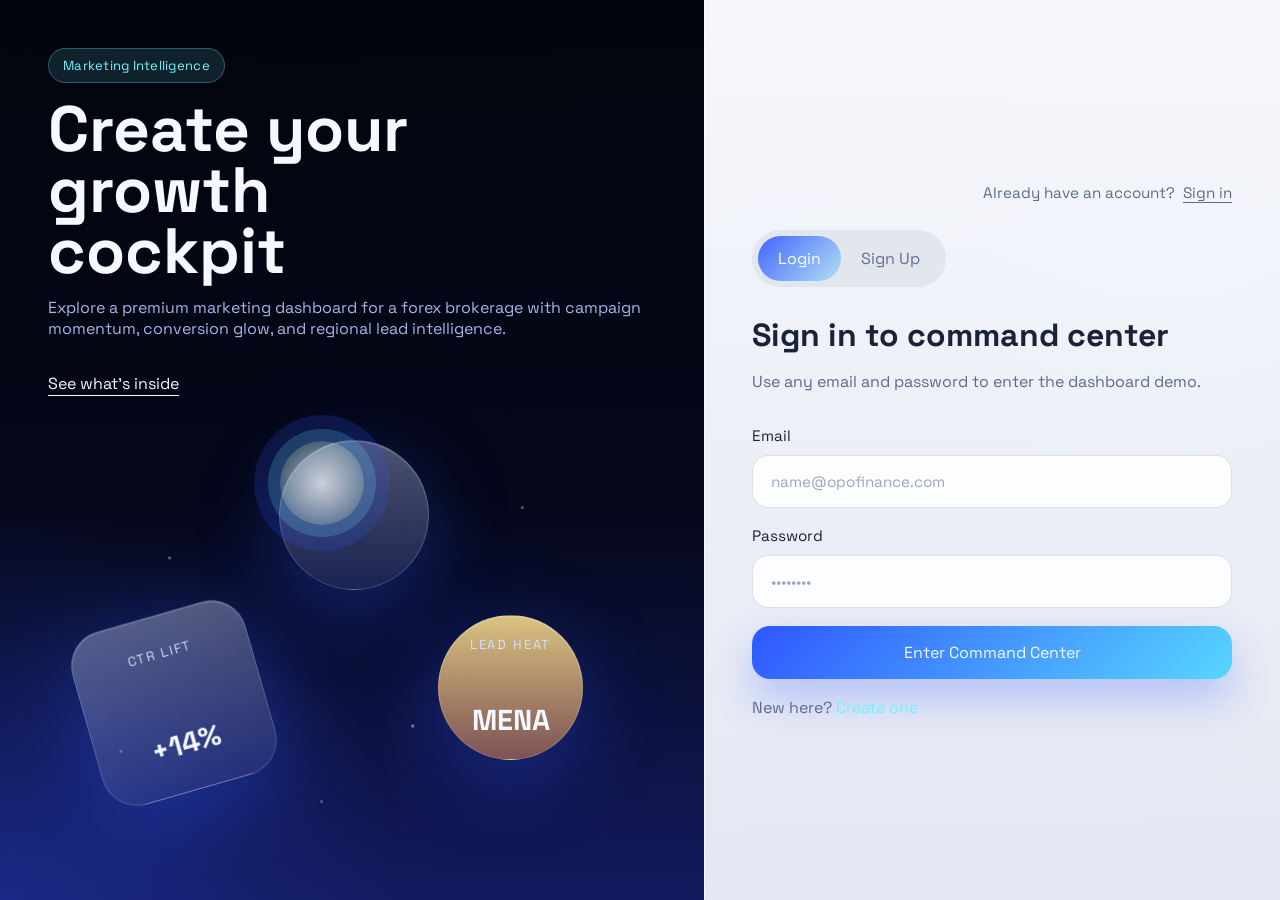
==== index.html @ 5c2fe2d7 "homework" ====
<!DOCTYPE html>
<html lang="en">
  <head>
    <meta charset="UTF-8" />
    <meta name="viewport" content="width=device-width, initial-scale=1.0" />
    <title>Opofinance Marketing Command Center</title>
    <link rel="preconnect" href="https://fonts.googleapis.com" />
    <link rel="preconnect" href="https://fonts.gstatic.com" crossorigin />
    <link
      href="https://fonts.googleapis.com/css2?family=Space+Grotesk:wght@400;500;600;700&display=swap"
      rel="stylesheet"
    />
    <link rel="stylesheet" href="styles.css" />
  </head>
  <body>
    <div class="app-shell">
      <div class="orb orb-left"></div>
      <div class="orb orb-right"></div>
      <div class="grid-glow"></div>

      <main class="screen auth-screen active" id="authScreen">
        <section class="brand-panel auth-showcase">
          <div>
            <div class="brand-badge">Marketing Intelligence</div>
            <h1>Create your growth cockpit</h1>
            <p>
              Explore a premium marketing dashboard for a forex brokerage with
              campaign momentum, conversion glow, and regional lead intelligence.
            </p>
            <button class="ghost-link" type="button">See what's inside</button>
          </div>

          <div class="showcase-art">
            <div class="float-card bubble-one">
              <div class="float-card-core">
                <span>CTR Lift</span>
                <strong>+14%</strong>
              </div>
            </div>
            <div class="float-card bubble-two">
              <div class="float-card-core ring-core"></div>
            </div>
            <div class="float-card bubble-three">
              <div class="float-card-core">
                <span>Lead Heat</span>
                <strong>MENA</strong>
              </div>
            </div>
            <div class="starfield"></div>
          </div>
        </section>

        <section class="auth-panel auth-panel-light">
          <div class="auth-topline">
            <span>Already have an account?</span>
            <button class="text-link switch-link top-switch" type="button" data-target="loginForm">
              Sign in
            </button>
          </div>

          <div class="tabs auth-tabs">
            <button class="tab active" data-target="loginForm">Login</button>
            <button class="tab" data-target="signupForm">Sign Up</button>
          </div>

          <form class="form active" id="loginForm">
            <div class="form-header">
              <h2>Sign in to command center</h2>
              <p>Use any email and password to enter the dashboard demo.</p>
            </div>

            <label>
              <span>Email</span>
              <input type="email" id="loginEmail" placeholder="name@opofinance.com" required />
            </label>
            <label>
              <span>Password</span>
              <input type="password" id="loginPassword" placeholder="••••••••" required />
            </label>

            <button type="submit" class="primary-btn auth-submit">Enter Command Center</button>
            <p class="form-note">
              New here?
              <button type="button" class="text-link switch-link" data-target="signupForm">
                Create one
              </button>
            </p>
          </form>

          <form class="form" id="signupForm">
            <div class="form-header">
              <h2>Create your free account</h2>
              <p>This is a frontend demo, so sign up is simulated for showcase purposes.</p>
            </div>

            <label>
              <span>Name</span>
              <input type="text" id="signupName" placeholder="Your full name" required />
            </label>
            <label>
              <span>Email</span>
              <input type="email" id="signupEmail" placeholder="name@opofinance.com" required />
            </label>
            <label>
              <span>Password</span>
              <input type="password" id="signupPassword" placeholder="Create a password" required />
            </label>

            <button type="submit" class="primary-btn auth-submit">Create Demo Account</button>
            <p class="form-note">
              Already registered?
              <button type="button" class="text-link switch-link" data-target="loginForm">
                Go to login
              </button>
            </p>
          </form>
        </section>
      </main>

      <main class="screen dashboard-screen" id="dashboardScreen">
        <aside class="sidebar glass-panel">
          <div class="logo-mark">
            <span class="logo-ring"></span>
            <span class="logo-text">opo</span>
          </div>

          <nav class="sidebar-nav">
            <a class="nav-item active" href="#">Overview</a>
            <a class="nav-item" href="#">Campaigns</a>
            <a class="nav-item" href="#">Lead Funnel</a>
            <a class="nav-item" href="#">Regional Pulse</a>
            <a class="nav-item" href="#">Social Radar</a>
            <a class="nav-item" href="#">Reports</a>
          </nav>

          <div class="sidebar-card">
            <p>Conversion Goal</p>
            <strong>81%</strong>
            <span>On track for monthly target</span>
          </div>
        </aside>

        <section class="dashboard-main">
          <header class="topbar glass-panel">
            <div>
              <p class="eyebrow">Today's growth pulse</p>
              <h1 id="welcomeName">Linda W.</h1>
            </div>

            <div class="topbar-actions">
              <div class="search-box">
                <span>Search campaigns, channels, regions...</span>
              </div>
              <div class="profile-chip">
                <div class="avatar">LW</div>
                <div>
                  <strong>Marketing Specialist</strong>
                  <span>Forex Brokerage</span>
                </div>
              </div>
            </div>
          </header>

          <section class="hero-grid">
            <article class="hero-card feature-card glass-panel">
              <div>
                <p class="eyebrow">Lead Momentum</p>
                <h2>1,284 qualified leads</h2>
                <p class="muted">
                  Performance accelerated after the spring acquisition sprint.
                </p>
              </div>
              <div class="stat-badge positive">+18.2%</div>
            </article>

            <article class="hero-card cta-card glass-panel">
              <p class="eyebrow">Campaign Launch</p>
              <h2>Make the next move</h2>
              <div class="cta-controls">
                <div class="select-pill">MENA Retargeting</div>
                <button class="primary-btn secondary-glow">Launch Campaign</button>
              </div>
            </article>

            <article class="hero-card radial-card glass-panel">
              <p class="eyebrow">Conversion Goal Progress</p>
              <div class="radial-meter">
                <div class="meter-core">
                  <strong>81%</strong>
                  <span>Goal hit</span>
                </div>
              </div>
            </article>
          </section>

          <section class="stats-grid">
            <article class="metric-card glass-panel">
              <span class="metric-label">Campaign ROI</span>
              <strong>$48.2K</strong>
              <span class="metric-trend positive">+12.4% vs last month</span>
            </article>
            <article class="metric-card glass-panel">
              <span class="metric-label">Landing Page CVR</span>
              <strong>6.8%</strong>
              <span class="metric-trend positive">+1.1 pts uplift</span>
            </article>
            <article class="metric-card glass-panel">
              <span class="metric-label">Traffic Quality Score</span>
              <strong>88/100</strong>
              <span class="metric-trend">Stable across paid channels</span>
            </article>
            <article class="metric-card glass-panel">
              <span class="metric-label">Social Engagement</span>
              <strong>142K</strong>
              <span class="metric-trend positive">+24% interaction rate</span>
            </article>
          </section>

          <section class="content-grid">
            <article class="chart-card glass-panel">
              <div class="card-heading">
                <div>
                  <p class="eyebrow">Campaign Momentum</p>
                  <h3>Weekly performance trend</h3>
                </div>
                <span class="pill">Live</span>
              </div>

              <div class="chart-area">
                <div class="chart-line chart-line-one"></div>
                <div class="chart-line chart-line-two"></div>
                <div class="chart-bars">
                  <span style="--size: 46%"></span>
                  <span style="--size: 64%"></span>
                  <span style="--size: 58%"></span>
                  <span style="--size: 79%"></span>
                  <span style="--size: 87%"></span>
                  <span style="--size: 72%"></span>
                </div>
                <div class="chart-labels">
                  <span>Mon</span>
                  <span>Tue</span>
                  <span>Wed</span>
                  <span>Thu</span>
                  <span>Fri</span>
                  <span>Sat</span>
                </div>
              </div>
            </article>

            <article class="list-card glass-panel">
              <div class="card-heading">
                <div>
                  <p class="eyebrow">Top Channels</p>
                  <h3>Acquisition mix</h3>
                </div>
              </div>

              <ul class="channel-list">
                <li>
                  <div>
                    <strong>Google Ads</strong>
                    <span>High-intent search traffic</span>
                  </div>
                  <b>34%</b>
                </li>
                <li>
                  <div>
                    <strong>Instagram</strong>
                    <span>Strong awareness and retargeting</span>
                  </div>
                  <b>26%</b>
                </li>
                <li>
                  <div>
                    <strong>Email</strong>
                    <span>Best lead nurturing conversion</span>
                  </div>
                  <b>22%</b>
                </li>
                <li>
                  <div>
                    <strong>Affiliate / IB</strong>
                    <span>Stable regional partnerships</span>
                  </div>
                  <b>18%</b>
                </li>
              </ul>
            </article>

            <article class="timeline-card glass-panel">
              <div class="card-heading">
                <div>
                  <p class="eyebrow">Recent Campaign Activity</p>
                  <h3>What moved today</h3>
                </div>
              </div>

              <div class="timeline">
                <div class="timeline-item">
                  <span class="dot"></span>
                  <div>
                    <strong>MENA landing page refresh deployed</strong>
                    <p>CTR rose 9% in the first two hours after update.</p>
                  </div>
                </div>
                <div class="timeline-item">
                  <span class="dot"></span>
                  <div>
                    <strong>VIP lead segment exported to sales</strong>
                    <p>42 high-quality prospects routed for fast follow-up.</p>
                  </div>
                </div>
                <div class="timeline-item">
                  <span class="dot"></span>
                  <div>
                    <strong>Social creative A/B test completed</strong>
                    <p>Variant B won with a 14% stronger engagement rate.</p>
                  </div>
                </div>
              </div>
            </article>
          </section>
        </section>
      </main>
    </div>

    <script src="script.js"></script>
  </body>
</html>
---- styles.css ----
:root {
  --bg: #04081f;
  --bg-soft: #091450;
  --panel: rgba(17, 27, 78, 0.45);
  --panel-strong: rgba(14, 24, 72, 0.72);
  --stroke: rgba(255, 255, 255, 0.12);
  --stroke-strong: rgba(120, 199, 255, 0.28);
  --text: #f5f8ff;
  --muted: #a7b4e5;
  --primary: #2f56ff;
  --primary-soft: #58d6ff;
  --accent: #74f1ff;
  --success: #7ef7c4;
  --shadow: 0 24px 80px rgba(0, 0, 0, 0.42);
  --radius-xl: 30px;
  --radius-lg: 22px;
  --radius-md: 16px;
}

* {
  box-sizing: border-box;
}

body {
  margin: 0;
  min-height: 100vh;
  font-family: "Space Grotesk", sans-serif;
  color: var(--text);
  background:
    radial-gradient(circle at top left, rgba(88, 214, 255, 0.15), transparent 20%),
    radial-gradient(circle at top right, rgba(47, 86, 255, 0.22), transparent 25%),
    linear-gradient(135deg, #030617 0%, #07114b 45%, #04081f 100%);
}

button,
input {
  font: inherit;
}

.app-shell {
  position: relative;
  overflow: hidden;
  min-height: 100vh;
}

.orb {
  position: absolute;
  border-radius: 50%;
  filter: blur(20px);
  opacity: 0.75;
  pointer-events: none;
}

.orb-left {
  width: 420px;
  height: 420px;
  top: 58%;
  left: -120px;
  background: radial-gradient(circle, rgba(47, 86, 255, 0.55), transparent 65%);
}

.orb-right {
  width: 480px;
  height: 480px;
  top: 8%;
  right: -120px;
  background: radial-gradient(circle, rgba(88, 214, 255, 0.26), transparent 60%);
}

.grid-glow {
  position: absolute;
  inset: 0;
  background-image:
    linear-gradient(rgba(255, 255, 255, 0.04) 1px, transparent 1px),
    linear-gradient(90deg, rgba(255, 255, 255, 0.04) 1px, transparent 1px);
  background-size: 64px 64px;
  mask-image: linear-gradient(to bottom, rgba(0, 0, 0, 0.55), transparent 85%);
  pointer-events: none;
}

.screen {
  position: relative;
  z-index: 1;
  display: none;
}

.screen.active {
  display: grid;
}

.glass-panel {
  background: linear-gradient(180deg, rgba(255, 255, 255, 0.12), rgba(255, 255, 255, 0.05));
  border: 1px solid var(--stroke);
  box-shadow: var(--shadow);
  backdrop-filter: blur(22px);
  -webkit-backdrop-filter: blur(22px);
}

.auth-screen {
  min-height: 100vh;
  grid-template-columns: 1.1fr 0.9fr;
  gap: 0;
  padding: 0;
}

.brand-panel,
.auth-panel {
  padding: 48px;
}

.brand-panel {
  display: flex;
  flex-direction: column;
  justify-content: space-between;
  min-height: 100vh;
  background:
    radial-gradient(circle at bottom left, rgba(47, 86, 255, 0.24), transparent 35%),
    linear-gradient(180deg, rgba(2, 4, 12, 0.98), rgba(4, 7, 24, 0.98) 55%, rgba(20, 28, 98, 0.92));
}

.brand-badge,
.pill,
.stat-badge {
  display: inline-flex;
  align-items: center;
  justify-content: center;
  padding: 8px 14px;
  border-radius: 999px;
  font-size: 0.82rem;
  letter-spacing: 0.02em;
}

.brand-badge,
.pill {
  width: fit-content;
  background: rgba(116, 241, 255, 0.12);
  border: 1px solid rgba(116, 241, 255, 0.28);
  color: var(--accent);
}

.brand-panel h1 {
  max-width: 11ch;
  margin: 16px 0 14px;
  font-size: clamp(2.6rem, 5vw, 5.4rem);
  line-height: 0.95;
}

.brand-panel p,
.muted,
.form-header p,
.metric-trend,
.timeline-item p,
.channel-list span {
  color: var(--muted);
}

.mini-card,
.sidebar-card {
  padding: 20px;
  border-radius: var(--radius-lg);
  background: rgba(255, 255, 255, 0.07);
  border: 1px solid rgba(255, 255, 255, 0.08);
}

.mini-label,
.metric-label,
.eyebrow {
  display: block;
  margin-bottom: 8px;
  color: var(--accent);
  font-size: 0.82rem;
  text-transform: uppercase;
  letter-spacing: 0.12em;
}

.mini-card strong,
.metric-card strong,
.sidebar-card strong {
  display: block;
  margin-bottom: 8px;
  font-size: 1.5rem;
}

.auth-panel {
  display: flex;
  flex-direction: column;
  justify-content: center;
  gap: 28px;
  background: linear-gradient(160deg, rgba(10, 20, 66, 0.78), rgba(255, 255, 255, 0.08));
}

.auth-showcase {
  position: relative;
  overflow: hidden;
}

.ghost-link {
  margin-top: 18px;
  padding: 0;
  border: 0;
  background: none;
  color: var(--text);
  font: inherit;
  cursor: pointer;
  text-decoration: underline;
  text-underline-offset: 6px;
}

.showcase-art {
  position: relative;
  min-height: 420px;
  margin-top: 28px;
}

.float-card {
  position: absolute;
  border-radius: 36px;
  background:
    linear-gradient(180deg, rgba(255, 255, 255, 0.28), rgba(255, 255, 255, 0.06)),
    rgba(47, 86, 255, 0.15);
  border: 1px solid rgba(255, 255, 255, 0.16);
  box-shadow:
    0 20px 80px rgba(47, 86, 255, 0.34),
    inset 0 1px 0 rgba(255, 255, 255, 0.18);
  backdrop-filter: blur(18px);
  -webkit-backdrop-filter: blur(18px);
}

.float-card-core {
  height: 100%;
  display: grid;
  place-items: center;
  text-align: center;
}

.float-card span {
  display: block;
  color: #d4ddff;
  font-size: 0.82rem;
  text-transform: uppercase;
  letter-spacing: 0.14em;
}

.float-card strong {
  display: block;
  margin-top: 8px;
  font-size: 1.8rem;
}

.bubble-one {
  left: 6%;
  bottom: 14%;
  width: 180px;
  height: 180px;
  transform: rotate(-16deg);
  animation: driftOne 8s ease-in-out infinite;
}

.bubble-two {
  left: 38%;
  top: 2%;
  width: 150px;
  height: 150px;
  border-radius: 50%;
  animation: driftTwo 9s ease-in-out infinite;
}

.bubble-three {
  right: 12%;
  bottom: 22%;
  width: 145px;
  height: 145px;
  border-radius: 50%;
  background:
    linear-gradient(180deg, rgba(255, 226, 143, 0.84), rgba(255, 145, 87, 0.42)),
    rgba(255, 255, 255, 0.08);
  animation: driftThree 7s ease-in-out infinite;
}

.ring-core {
  width: 84px;
  height: 84px;
  border-radius: 50%;
  box-shadow:
    0 0 0 12px rgba(116, 241, 255, 0.18),
    0 0 0 26px rgba(47, 86, 255, 0.18);
  background: radial-gradient(circle, rgba(255, 255, 255, 0.74), rgba(88, 214, 255, 0.22));
}

.starfield {
  position: absolute;
  inset: 0;
  background-image:
    radial-gradient(circle at 20% 30%, rgba(255, 255, 255, 0.5) 0 1px, transparent 2px),
    radial-gradient(circle at 60% 70%, rgba(255, 255, 255, 0.55) 0 1.4px, transparent 2px),
    radial-gradient(circle at 78% 18%, rgba(255, 255, 255, 0.45) 0 1px, transparent 2px),
    radial-gradient(circle at 45% 88%, rgba(255, 255, 255, 0.4) 0 1px, transparent 2px),
    radial-gradient(circle at 12% 76%, rgba(255, 255, 255, 0.35) 0 1px, transparent 2px);
  opacity: 0.7;
}

.auth-panel-light {
  min-height: 100vh;
  background: linear-gradient(180deg, rgba(251, 252, 255, 0.98), rgba(240, 245, 255, 0.94));
  color: #121827;
  box-shadow: inset 1px 0 0 rgba(255, 255, 255, 0.65);
}

.auth-panel-light .form-header h2,
.auth-panel-light label span {
  color: #1a2238;
}

.auth-panel-light .form-header p,
.auth-panel-light .form-note,
.auth-panel-light .top-switch,
.auth-panel-light .auth-topline span {
  color: #5d6b89;
}

.auth-panel-light .tabs {
  background: rgba(11, 20, 57, 0.06);
}

.auth-panel-light .tab {
  color: #61708f;
}

.auth-panel-light .tab.active {
  color: #ffffff;
}

.auth-panel-light input {
  color: #0f172a;
  background: rgba(255, 255, 255, 0.86);
  border: 1px solid rgba(15, 23, 42, 0.12);
  box-shadow: inset 0 1px 0 rgba(255, 255, 255, 0.9);
}

.auth-panel-light input::placeholder {
  color: #9aa6bf;
}

.auth-topline {
  display: flex;
  justify-content: flex-end;
  gap: 8px;
  font-size: 0.95rem;
}

.auth-tabs {
  align-self: flex-start;
}

.auth-submit {
  width: 100%;
  justify-content: center;
}

.tabs {
  display: inline-flex;
  width: fit-content;
  padding: 6px;
  border-radius: 999px;
  background: rgba(255, 255, 255, 0.06);
}

.tab {
  border: 0;
  color: var(--muted);
  background: transparent;
  padding: 12px 20px;
  border-radius: 999px;
  cursor: pointer;
  transition: 0.25s ease;
}

.tab.active {
  color: var(--text);
  background: linear-gradient(135deg, rgba(47, 86, 255, 0.9), rgba(88, 214, 255, 0.35));
}

.form {
  display: none;
  gap: 18px;
}

.form.active {
  display: grid;
}

.form-header h2 {
  margin: 0 0 10px;
  font-size: 2rem;
}

label {
  display: grid;
  gap: 10px;
  font-size: 0.95rem;
}

input {
  border: 1px solid rgba(255, 255, 255, 0.12);
  outline: none;
  color: var(--text);
  background: rgba(255, 255, 255, 0.07);
  border-radius: 16px;
  padding: 16px 18px;
}

input::placeholder {
  color: #7f8bbd;
}

input:focus {
  border-color: rgba(116, 241, 255, 0.45);
  box-shadow: 0 0 0 4px rgba(88, 214, 255, 0.12);
}

.primary-btn,
.text-link {
  border: 0;
  cursor: pointer;
}

.primary-btn {
  padding: 16px 20px;
  border-radius: 18px;
  color: var(--text);
  background: linear-gradient(135deg, #2f56ff, #58d6ff);
  box-shadow: 0 20px 40px rgba(47, 86, 255, 0.28);
}

.secondary-glow {
  background: linear-gradient(135deg, rgba(47, 86, 255, 0.94), rgba(116, 241, 255, 0.62));
}

.text-link {
  padding: 0;
  background: none;
  color: var(--accent);
}

.form-note {
  margin: 0;
  color: var(--muted);
}

.top-switch {
  text-decoration: underline;
  text-underline-offset: 4px;
}

.dashboard-screen {
  min-height: 100vh;
  grid-template-columns: 260px 1fr;
  gap: 24px;
  padding: 24px;
}

.sidebar {
  border-radius: var(--radius-xl);
  padding: 26px;
  display: flex;
  flex-direction: column;
  justify-content: space-between;
}

.logo-mark {
  display: flex;
  align-items: center;
  gap: 12px;
  font-size: 1.55rem;
  font-weight: 700;
  text-transform: lowercase;
}

.logo-ring {
  width: 18px;
  height: 18px;
  border-radius: 50%;
  box-shadow:
    0 0 0 7px rgba(88, 214, 255, 0.2),
    0 0 24px rgba(88, 214, 255, 0.55);
  background: var(--primary-soft);
}

.sidebar-nav {
  display: grid;
  gap: 10px;
  margin: 34px 0 auto;
}

.nav-item {
  padding: 14px 16px;
  border-radius: 16px;
  text-decoration: none;
  color: var(--muted);
  background: rgba(255, 255, 255, 0.03);
  transition: 0.2s ease;
}

.nav-item.active,
.nav-item:hover {
  color: var(--text);
  background: rgba(255, 255, 255, 0.1);
  border: 1px solid rgba(116, 241, 255, 0.16);
}

.sidebar-card {
  background: linear-gradient(180deg, rgba(47, 86, 255, 0.32), rgba(88, 214, 255, 0.12));
}

.sidebar-card span {
  color: var(--muted);
}

.dashboard-main {
  display: grid;
  gap: 20px;
}

.topbar,
.hero-card,
.metric-card,
.chart-card,
.list-card,
.timeline-card {
  border-radius: var(--radius-xl);
}

.topbar {
  padding: 22px 26px;
  display: flex;
  align-items: center;
  justify-content: space-between;
  gap: 18px;
}

.topbar h1,
.hero-card h2,
.card-heading h3 {
  margin: 0;
}

.topbar-actions {
  display: flex;
  align-items: center;
  gap: 16px;
}

.search-box,
.profile-chip,
.select-pill {
  border-radius: 18px;
  border: 1px solid rgba(255, 255, 255, 0.1);
  background: rgba(255, 255, 255, 0.06);
}

.search-box {
  min-width: 300px;
  padding: 14px 18px;
  color: #8491c7;
}

.profile-chip {
  display: flex;
  align-items: center;
  gap: 12px;
  padding: 10px 12px;
}

.avatar {
  width: 44px;
  height: 44px;
  border-radius: 50%;
  display: grid;
  place-items: center;
  background: linear-gradient(135deg, #2f56ff, #58d6ff);
  font-weight: 700;
}

.profile-chip span {
  display: block;
  color: var(--muted);
  font-size: 0.88rem;
}

.hero-grid {
  display: grid;
  grid-template-columns: 1.3fr 1fr 0.72fr;
  gap: 18px;
}

.hero-card {
  padding: 24px;
  min-height: 190px;
}

.feature-card {
  display: flex;
  justify-content: space-between;
  align-items: flex-start;
  background:
    radial-gradient(circle at right top, rgba(88, 214, 255, 0.2), transparent 30%),
    rgba(255, 255, 255, 0.08);
}

.cta-card {
  display: flex;
  flex-direction: column;
  justify-content: space-between;
  background:
    linear-gradient(135deg, rgba(255, 255, 255, 0.08), rgba(47, 86, 255, 0.2)),
    rgba(255, 255, 255, 0.06);
}

.cta-controls {
  display: grid;
  gap: 14px;
}

.select-pill {
  padding: 15px 18px;
}

.stat-badge {
  color: #001f2d;
  font-weight: 700;
  background: linear-gradient(135deg, #7ef7c4, #74f1ff);
}

.positive {
  color: var(--success);
}

.radial-card {
  text-align: center;
}

.radial-meter {
  width: 150px;
  height: 150px;
  margin: 12px auto 0;
  border-radius: 50%;
  display: grid;
  place-items: center;
  background:
    radial-gradient(circle at center, rgba(7, 13, 42, 0.95) 0 42%, transparent 43%),
    conic-gradient(#74f1ff 0 81%, rgba(255, 255, 255, 0.08) 81% 100%);
  box-shadow:
    inset 0 0 25px rgba(116, 241, 255, 0.22),
    0 0 32px rgba(47, 86, 255, 0.18);
}

.meter-core strong {
  display: block;
  font-size: 2rem;
}

.meter-core span {
  color: var(--muted);
  font-size: 0.84rem;
}

.stats-grid,
.content-grid {
  display: grid;
  gap: 18px;
}

.stats-grid {
  grid-template-columns: repeat(4, 1fr);
}

.metric-card {
  padding: 22px;
}

.content-grid {
  grid-template-columns: 1.15fr 0.9fr 0.95fr;
}

.chart-card,
.list-card,
.timeline-card {
  padding: 24px;
}

.card-heading {
  display: flex;
  align-items: flex-start;
  justify-content: space-between;
  margin-bottom: 18px;
}

.chart-area {
  height: 270px;
  border-radius: 24px;
  position: relative;
  overflow: hidden;
  padding: 20px 18px 12px;
  background:
    linear-gradient(180deg, rgba(255, 255, 255, 0.05), rgba(255, 255, 255, 0.02)),
    repeating-linear-gradient(
      to top,
      rgba(255, 255, 255, 0.07) 0 1px,
      transparent 1px 48px
    );
}

.chart-bars {
  position: absolute;
  inset: 24px 18px 36px;
  display: grid;
  grid-template-columns: repeat(6, 1fr);
  align-items: end;
  gap: 16px;
}

.chart-bars span {
  height: var(--size);
  border-radius: 18px 18px 6px 6px;
  background: linear-gradient(180deg, rgba(116, 241, 255, 0.95), rgba(47, 86, 255, 0.25));
  box-shadow: 0 0 22px rgba(88, 214, 255, 0.22);
}

.chart-line {
  position: absolute;
  left: 18px;
  right: 18px;
  height: 2px;
  border-radius: 999px;
  opacity: 0.8;
}

.chart-line-one {
  top: 98px;
  background: linear-gradient(90deg, transparent, rgba(116, 241, 255, 0.85), transparent);
}

.chart-line-two {
  top: 132px;
  background: linear-gradient(90deg, transparent, rgba(126, 247, 196, 0.7), transparent);
}

.chart-labels {
  position: absolute;
  left: 18px;
  right: 18px;
  bottom: 10px;
  display: grid;
  grid-template-columns: repeat(6, 1fr);
  color: var(--muted);
  font-size: 0.86rem;
  text-align: center;
}

.channel-list {
  list-style: none;
  padding: 0;
  margin: 0;
  display: grid;
  gap: 14px;
}

.channel-list li {
  display: flex;
  justify-content: space-between;
  gap: 14px;
  padding: 14px 16px;
  border-radius: 18px;
  background: rgba(255, 255, 255, 0.05);
}

.channel-list strong,
.timeline-item strong {
  display: block;
  margin-bottom: 6px;
}

.timeline {
  display: grid;
  gap: 18px;
}

.timeline-item {
  display: grid;
  grid-template-columns: 16px 1fr;
  gap: 14px;
}

.dot {
  width: 10px;
  height: 10px;
  margin-top: 8px;
  border-radius: 50%;
  background: var(--accent);
  box-shadow: 0 0 18px rgba(116, 241, 255, 0.8);
}

@media (max-width: 1180px) {
  .dashboard-screen,
  .auth-screen,
  .hero-grid,
  .stats-grid,
  .content-grid {
    grid-template-columns: 1fr;
  }

  .brand-panel {
    min-height: auto;
  }

  .auth-panel-light {
    min-height: auto;
  }

  .sidebar {
    gap: 24px;
  }

  .topbar,
  .topbar-actions {
    flex-direction: column;
    align-items: flex-start;
  }

  .search-box {
    min-width: unset;
    width: 100%;
  }
}

@media (max-width: 720px) {
  .auth-screen,
  .dashboard-screen {
    padding: 16px;
  }

  .brand-panel,
  .auth-panel,
  .sidebar,
  .topbar,
  .hero-card,
  .metric-card,
  .chart-card,
  .list-card,
  .timeline-card {
    padding: 20px;
  }

  .insight-stack {
    grid-template-columns: 1fr;
  }

  .brand-panel h1 {
    font-size: 2.6rem;
  }

  .brand-panel,
  .auth-panel {
    padding: 28px 22px;
  }

  .showcase-art {
    min-height: 300px;
  }

  .bubble-one {
    width: 140px;
    height: 140px;
  }

  .bubble-two,
  .bubble-three {
    width: 120px;
    height: 120px;
  }
}

@keyframes driftOne {
  0%,
  100% {
    transform: translateY(0) rotate(-16deg);
  }
  50% {
    transform: translateY(-16px) rotate(-10deg);
  }
}

@keyframes driftTwo {
  0%,
  100% {
    transform: translateY(0);
  }
  50% {
    transform: translateY(18px);
  }
}

@keyframes driftThree {
  0%,
  100% {
    transform: translateY(0) scale(1);
  }
  50% {
    transform: translateY(-12px) scale(1.04);
  }
}
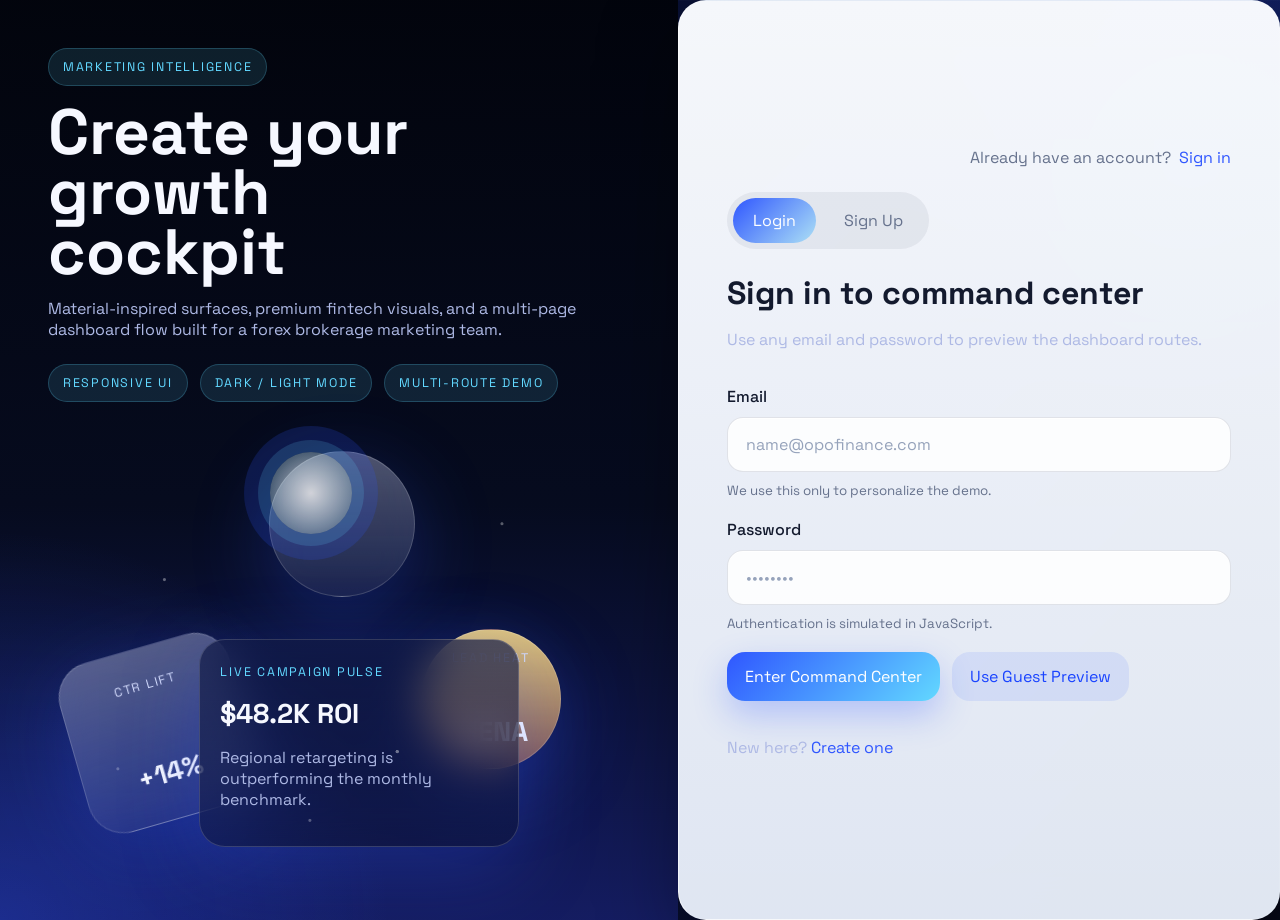
==== commit 324c6b8b: "updete" ====
--- a/index.html
+++ b/index.html
@@ -7,12 +7,12 @@
     <link rel="preconnect" href="https://fonts.googleapis.com" />
     <link rel="preconnect" href="https://fonts.gstatic.com" crossorigin />
     <link
-      href="https://fonts.googleapis.com/css2?family=Space+Grotesk:wght@400;500;600;700&display=swap"
+      href="https://fonts.googleapis.com/css2?family=Space+Grotesk:wght@400;500;700&display=swap"
       rel="stylesheet"
     />
     <link rel="stylesheet" href="styles.css" />
   </head>
-  <body>
+  <body data-theme="dark">
     <div class="app-shell">
       <div class="orb orb-left"></div>
       <div class="orb orb-right"></div>
@@ -20,14 +20,19 @@
 
       <main class="screen auth-screen active" id="authScreen">
         <section class="brand-panel auth-showcase">
-          <div>
+          <div class="showcase-copy">
             <div class="brand-badge">Marketing Intelligence</div>
             <h1>Create your growth cockpit</h1>
             <p>
-              Explore a premium marketing dashboard for a forex brokerage with
-              campaign momentum, conversion glow, and regional lead intelligence.
+              Material-inspired surfaces, premium fintech visuals, and a
+              multi-page dashboard flow built for a forex brokerage marketing
+              team.
             </p>
-            <button class="ghost-link" type="button">See what's inside</button>
+            <div class="showcase-pills">
+              <span class="showcase-pill">Responsive UI</span>
+              <span class="showcase-pill">Dark / Light Mode</span>
+              <span class="showcase-pill">Multi-route Demo</span>
+            </div>
           </div>
 
           <div class="showcase-art">
@@ -46,42 +51,54 @@
                 <strong>MENA</strong>
               </div>
             </div>
+            <div class="showcase-surface">
+              <span class="mini-label">Live campaign pulse</span>
+              <strong>$48.2K ROI</strong>
+              <p>Regional retargeting is outperforming the monthly benchmark.</p>
+            </div>
             <div class="starfield"></div>
           </div>
         </section>
 
-        <section class="auth-panel auth-panel-light">
+        <section class="auth-panel auth-panel-light surface-panel">
           <div class="auth-topline">
             <span>Already have an account?</span>
-            <button class="text-link switch-link top-switch" type="button" data-target="loginForm">
+            <button class="text-btn switch-link" type="button" data-target="loginForm">
               Sign in
             </button>
           </div>
 
-          <div class="tabs auth-tabs">
-            <button class="tab active" data-target="loginForm">Login</button>
-            <button class="tab" data-target="signupForm">Sign Up</button>
+          <div class="tabs auth-tabs" role="tablist">
+            <button class="tab active" data-target="loginForm" type="button">Login</button>
+            <button class="tab" data-target="signupForm" type="button">Sign Up</button>
           </div>
 
           <form class="form active" id="loginForm">
             <div class="form-header">
               <h2>Sign in to command center</h2>
-              <p>Use any email and password to enter the dashboard demo.</p>
-            </div>
-
-            <label>
+              <p>Use any email and password to preview the dashboard routes.</p>
+            </div>
+
+            <label class="field">
               <span>Email</span>
               <input type="email" id="loginEmail" placeholder="name@opofinance.com" required />
+              <small>We use this only to personalize the demo.</small>
             </label>
-            <label>
+
+            <label class="field">
               <span>Password</span>
               <input type="password" id="loginPassword" placeholder="••••••••" required />
+              <small>Authentication is simulated in JavaScript.</small>
             </label>
 
-            <button type="submit" class="primary-btn auth-submit">Enter Command Center</button>
+            <div class="button-row">
+              <button type="submit" class="primary-btn auth-submit">Enter Command Center</button>
+              <button class="tonal-btn" type="button" id="guestLogin">Use Guest Preview</button>
+            </div>
+
             <p class="form-note">
               New here?
-              <button type="button" class="text-link switch-link" data-target="signupForm">
+              <button type="button" class="text-btn switch-link" data-target="signupForm">
                 Create one
               </button>
             </p>
@@ -90,26 +107,31 @@
           <form class="form" id="signupForm">
             <div class="form-header">
               <h2>Create your free account</h2>
-              <p>This is a frontend demo, so sign up is simulated for showcase purposes.</p>
-            </div>
-
-            <label>
+              <p>Set up a demo identity and jump straight into the dashboard.</p>
+            </div>
+
+            <label class="field">
               <span>Name</span>
               <input type="text" id="signupName" placeholder="Your full name" required />
+              <small>This will appear in the dashboard header.</small>
             </label>
-            <label>
+
+            <label class="field">
               <span>Email</span>
               <input type="email" id="signupEmail" placeholder="name@opofinance.com" required />
+              <small>Any email works for this homework project.</small>
             </label>
-            <label>
+
+            <label class="field">
               <span>Password</span>
               <input type="password" id="signupPassword" placeholder="Create a password" required />
+              <small>No backend is connected, so this is purely visual.</small>
             </label>
 
             <button type="submit" class="primary-btn auth-submit">Create Demo Account</button>
             <p class="form-note">
               Already registered?
-              <button type="button" class="text-link switch-link" data-target="loginForm">
+              <button type="button" class="text-btn switch-link" data-target="loginForm">
                 Go to login
               </button>
             </p>
@@ -118,208 +140,285 @@
       </main>
 
       <main class="screen dashboard-screen" id="dashboardScreen">
-        <aside class="sidebar glass-panel">
-          <div class="logo-mark">
-            <span class="logo-ring"></span>
-            <span class="logo-text">opo</span>
-          </div>
-
-          <nav class="sidebar-nav">
-            <a class="nav-item active" href="#">Overview</a>
-            <a class="nav-item" href="#">Campaigns</a>
-            <a class="nav-item" href="#">Lead Funnel</a>
-            <a class="nav-item" href="#">Regional Pulse</a>
-            <a class="nav-item" href="#">Social Radar</a>
-            <a class="nav-item" href="#">Reports</a>
-          </nav>
-
-          <div class="sidebar-card">
-            <p>Conversion Goal</p>
-            <strong>81%</strong>
-            <span>On track for monthly target</span>
+        <aside class="sidebar surface-panel">
+          <div>
+            <div class="logo-mark">
+              <span class="logo-ring"></span>
+              <span class="logo-text">opo</span>
+            </div>
+
+            <nav class="sidebar-nav">
+              <a class="nav-item route-link active" href="#dashboard">Overview</a>
+              <a class="nav-item route-link" href="#campaigns">Campaigns</a>
+              <a class="nav-item route-link" href="#lead-funnel">Lead Funnel</a>
+              <a class="nav-item route-link" href="#regions">Regional Pulse</a>
+              <a class="nav-item route-link" href="#social">Social Radar</a>
+              <a class="nav-item route-link" href="#reports">Reports</a>
+            </nav>
+          </div>
+
+          <div class="sidebar-footer">
+            <div class="sidebar-card">
+              <p>Conversion Goal</p>
+              <strong>81%</strong>
+              <span>On track for monthly target</span>
+            </div>
           </div>
         </aside>
 
         <section class="dashboard-main">
-          <header class="topbar glass-panel">
-            <div>
-              <p class="eyebrow">Today's growth pulse</p>
-              <h1 id="welcomeName">Linda W.</h1>
-            </div>
-
-            <div class="topbar-actions">
-              <div class="search-box">
-                <span>Search campaigns, channels, regions...</span>
+          <header class="topbar surface-panel">
+            <div class="topbar-heading">
+              <p class="eyebrow" id="routeEyebrow">Today's growth pulse</p>
+              <h1 id="welcomeName">Marketing Specialist</h1>
+            </div>
+
+            <div class="topbar-controls">
+              <div class="topbar-utility">
+                <button class="tonal-btn topbar-toggle" id="themeToggle" type="button" aria-label="Toggle theme">
+                  <span class="theme-icon" id="themeToggleIcon">☀</span>
+                  <span id="themeToggleLabel">Light</span>
+                  <span>Mode</span>
+                </button>
               </div>
-              <div class="profile-chip">
-                <div class="avatar">LW</div>
+
+              <div class="topbar-actions">
+                <div class="search-box">Search campaigns, channels, regions...</div>
+                <button class="tonal-btn compact-btn" id="logoutBtn" type="button">Logout</button>
+              </div>
+            </div>
+          </header>
+
+          <section class="route-view active" data-route="dashboard">
+            <section class="hero-grid">
+              <article class="hero-card feature-card surface-panel">
                 <div>
-                  <strong>Marketing Specialist</strong>
-                  <span>Forex Brokerage</span>
-                </div>
-              </div>
-            </div>
-          </header>
-
-          <section class="hero-grid">
-            <article class="hero-card feature-card glass-panel">
-              <div>
-                <p class="eyebrow">Lead Momentum</p>
-                <h2>1,284 qualified leads</h2>
+                  <p class="eyebrow">Lead Momentum</p>
+                  <h2>1,284 qualified leads</h2>
+                  <p class="muted">
+                    Performance accelerated after the spring acquisition sprint.
+                  </p>
+                </div>
+                <div class="stat-badge">+18.2%</div>
+              </article>
+
+              <article class="hero-card cta-card surface-panel">
+                <p class="eyebrow">Quick Route</p>
+                <h2>Open the next action</h2>
+                <div class="cta-controls">
+                  <a class="primary-btn route-link" href="#campaigns">Launch Campaigns</a>
+                  <a class="tonal-btn route-link" href="#reports">Open Reports</a>
+                </div>
+              </article>
+
+              <article class="hero-card radial-card surface-panel">
+                <p class="eyebrow">Conversion Goal Progress</p>
+                <div class="radial-meter">
+                  <div class="meter-core">
+                    <strong>81%</strong>
+                    <span>Goal hit</span>
+                  </div>
+                </div>
+              </article>
+            </section>
+
+            <section class="stats-grid">
+              <article class="metric-card surface-panel">
+                <span class="metric-label">Campaign ROI</span>
+                <strong>$48.2K</strong>
+                <span class="metric-trend positive">+12.4% vs last month</span>
+              </article>
+              <article class="metric-card surface-panel">
+                <span class="metric-label">Landing Page CVR</span>
+                <strong>6.8%</strong>
+                <span class="metric-trend positive">+1.1 pts uplift</span>
+              </article>
+              <article class="metric-card surface-panel">
+                <span class="metric-label">Traffic Quality Score</span>
+                <strong>88/100</strong>
+                <span class="metric-trend">Stable across paid channels</span>
+              </article>
+              <article class="metric-card surface-panel">
+                <span class="metric-label">Social Engagement</span>
+                <strong>142K</strong>
+                <span class="metric-trend positive">+24% interaction rate</span>
+              </article>
+            </section>
+
+            <section class="content-grid">
+              <article class="chart-card surface-panel">
+                <div class="card-heading">
+                  <div>
+                    <p class="eyebrow">Campaign Momentum</p>
+                    <h3>Weekly performance trend</h3>
+                  </div>
+                  <span class="pill">Live</span>
+                </div>
+
+                <div class="chart-area">
+                  <div class="chart-line chart-line-one"></div>
+                  <div class="chart-line chart-line-two"></div>
+                  <div class="chart-bars">
+                    <span style="--size: 46%"></span>
+                    <span style="--size: 64%"></span>
+                    <span style="--size: 58%"></span>
+                    <span style="--size: 79%"></span>
+                    <span style="--size: 87%"></span>
+                    <span style="--size: 72%"></span>
+                  </div>
+                  <div class="chart-labels">
+                    <span>Mon</span>
+                    <span>Tue</span>
+                    <span>Wed</span>
+                    <span>Thu</span>
+                    <span>Fri</span>
+                    <span>Sat</span>
+                  </div>
+                </div>
+              </article>
+
+              <article class="list-card surface-panel">
+                <div class="card-heading">
+                  <div>
+                    <p class="eyebrow">Top Channels</p>
+                    <h3>Acquisition mix</h3>
+                  </div>
+                </div>
+
+                <ul class="channel-list">
+                  <li><div><strong>Google Ads</strong><span>High-intent search traffic</span></div><b>34%</b></li>
+                  <li><div><strong>Instagram</strong><span>Strong awareness and retargeting</span></div><b>26%</b></li>
+                  <li><div><strong>Email</strong><span>Best lead nurturing conversion</span></div><b>22%</b></li>
+                  <li><div><strong>Affiliate / IB</strong><span>Stable regional partnerships</span></div><b>18%</b></li>
+                </ul>
+              </article>
+
+              <article class="timeline-card surface-panel">
+                <div class="card-heading">
+                  <div>
+                    <p class="eyebrow">Recent Campaign Activity</p>
+                    <h3>What moved today</h3>
+                  </div>
+                </div>
+
+                <div class="timeline">
+                  <div class="timeline-item">
+                    <span class="dot"></span>
+                    <div>
+                      <strong>MENA landing page refresh deployed</strong>
+                      <p>CTR rose 9% in the first two hours after update.</p>
+                    </div>
+                  </div>
+                  <div class="timeline-item">
+                    <span class="dot"></span>
+                    <div>
+                      <strong>VIP lead segment exported to sales</strong>
+                      <p>42 high-quality prospects routed for fast follow-up.</p>
+                    </div>
+                  </div>
+                  <div class="timeline-item">
+                    <span class="dot"></span>
+                    <div>
+                      <strong>Social creative A/B test completed</strong>
+                      <p>Variant B won with a 14% stronger engagement rate.</p>
+                    </div>
+                  </div>
+                </div>
+              </article>
+            </section>
+          </section>
+
+          <section class="route-view" data-route="campaigns">
+            <div class="route-layout">
+              <article class="route-card surface-panel">
+                <p class="eyebrow">Campaign Planner</p>
+                <h2>Active Campaigns</h2>
+                <div class="table-list">
+                  <div><strong>MENA Retargeting</strong><span>High momentum</span><b>Live</b></div>
+                  <div><strong>VIP Conversion Push</strong><span>Email automation</span><b>Draft</b></div>
+                  <div><strong>Spring Trading Launch</strong><span>Paid social</span><b>Scaling</b></div>
+                </div>
+              </article>
+              <article class="route-card surface-panel">
+                <p class="eyebrow">Quick Actions</p>
+                <h2>Build a new launch stack</h2>
+                <div class="button-stack">
+                  <button class="primary-btn" type="button">Create Campaign</button>
+                  <button class="tonal-btn" type="button">Duplicate Best Performer</button>
+                  <button class="outlined-btn" type="button">Export Calendar</button>
+                </div>
+              </article>
+            </div>
+          </section>
+
+          <section class="route-view" data-route="lead-funnel">
+            <div class="route-layout route-layout-wide">
+              <article class="route-card surface-panel">
+                <p class="eyebrow">Lead Funnel</p>
+                <h2>From traffic to funded account</h2>
+                <div class="funnel-grid">
+                  <div class="funnel-step"><span>Visitors</span><strong>94K</strong></div>
+                  <div class="funnel-step"><span>Signups</span><strong>12.4K</strong></div>
+                  <div class="funnel-step"><span>Qualified</span><strong>1.2K</strong></div>
+                  <div class="funnel-step"><span>Depositors</span><strong>382</strong></div>
+                </div>
+              </article>
+            </div>
+          </section>
+
+          <section class="route-view" data-route="regions">
+            <div class="route-layout">
+              <article class="route-card surface-panel">
+                <p class="eyebrow">Regional Pulse</p>
+                <h2>Top performing markets</h2>
+                <ul class="channel-list">
+                  <li><div><strong>UAE</strong><span>Best funded-account conversion</span></div><b>9.2%</b></li>
+                  <li><div><strong>Saudi Arabia</strong><span>Strongest signup growth</span></div><b>+21%</b></li>
+                  <li><div><strong>Turkey</strong><span>High session depth</span></div><b>6m 12s</b></li>
+                </ul>
+              </article>
+              <article class="route-card surface-panel">
+                <p class="eyebrow">Opportunity</p>
+                <h2>Next market to scale</h2>
+                <p class="muted">Egypt shows low CPA and rising branded search demand.</p>
+              </article>
+            </div>
+          </section>
+
+          <section class="route-view" data-route="social">
+            <div class="route-layout">
+              <article class="route-card surface-panel">
+                <p class="eyebrow">Social Radar</p>
+                <h2>Creative performance</h2>
+                <div class="table-list">
+                  <div><strong>Video Explainer</strong><span>Instagram Reels</span><b>8.8% ER</b></div>
+                  <div><strong>Market Hook Carousel</strong><span>LinkedIn</span><b>5.4% ER</b></div>
+                  <div><strong>IB Testimonial</strong><span>X / Twitter</span><b>4.1% ER</b></div>
+                </div>
+              </article>
+            </div>
+          </section>
+
+          <section class="route-view" data-route="reports">
+            <div class="route-layout">
+              <article class="route-card surface-panel">
+                <p class="eyebrow">Reports</p>
+                <h2>Executive export center</h2>
+                <div class="button-stack">
+                  <button class="primary-btn" type="button">Download Weekly Report</button>
+                  <button class="tonal-btn" type="button">Share Snapshot</button>
+                  <button class="outlined-btn" type="button">Open Presentation</button>
+                </div>
+              </article>
+              <article class="route-card surface-panel">
+                <p class="eyebrow">Summary</p>
+                <h2>What matters this week</h2>
                 <p class="muted">
-                  Performance accelerated after the spring acquisition sprint.
+                  Paid search delivered the strongest lead quality, while MENA
+                  retargeting created the best ROI across all active campaigns.
                 </p>
-              </div>
-              <div class="stat-badge positive">+18.2%</div>
-            </article>
-
-            <article class="hero-card cta-card glass-panel">
-              <p class="eyebrow">Campaign Launch</p>
-              <h2>Make the next move</h2>
-              <div class="cta-controls">
-                <div class="select-pill">MENA Retargeting</div>
-                <button class="primary-btn secondary-glow">Launch Campaign</button>
-              </div>
-            </article>
-
-            <article class="hero-card radial-card glass-panel">
-              <p class="eyebrow">Conversion Goal Progress</p>
-              <div class="radial-meter">
-                <div class="meter-core">
-                  <strong>81%</strong>
-                  <span>Goal hit</span>
-                </div>
-              </div>
-            </article>
-          </section>
-
-          <section class="stats-grid">
-            <article class="metric-card glass-panel">
-              <span class="metric-label">Campaign ROI</span>
-              <strong>$48.2K</strong>
-              <span class="metric-trend positive">+12.4% vs last month</span>
-            </article>
-            <article class="metric-card glass-panel">
-              <span class="metric-label">Landing Page CVR</span>
-              <strong>6.8%</strong>
-              <span class="metric-trend positive">+1.1 pts uplift</span>
-            </article>
-            <article class="metric-card glass-panel">
-              <span class="metric-label">Traffic Quality Score</span>
-              <strong>88/100</strong>
-              <span class="metric-trend">Stable across paid channels</span>
-            </article>
-            <article class="metric-card glass-panel">
-              <span class="metric-label">Social Engagement</span>
-              <strong>142K</strong>
-              <span class="metric-trend positive">+24% interaction rate</span>
-            </article>
-          </section>
-
-          <section class="content-grid">
-            <article class="chart-card glass-panel">
-              <div class="card-heading">
-                <div>
-                  <p class="eyebrow">Campaign Momentum</p>
-                  <h3>Weekly performance trend</h3>
-                </div>
-                <span class="pill">Live</span>
-              </div>
-
-              <div class="chart-area">
-                <div class="chart-line chart-line-one"></div>
-                <div class="chart-line chart-line-two"></div>
-                <div class="chart-bars">
-                  <span style="--size: 46%"></span>
-                  <span style="--size: 64%"></span>
-                  <span style="--size: 58%"></span>
-                  <span style="--size: 79%"></span>
-                  <span style="--size: 87%"></span>
-                  <span style="--size: 72%"></span>
-                </div>
-                <div class="chart-labels">
-                  <span>Mon</span>
-                  <span>Tue</span>
-                  <span>Wed</span>
-                  <span>Thu</span>
-                  <span>Fri</span>
-                  <span>Sat</span>
-                </div>
-              </div>
-            </article>
-
-            <article class="list-card glass-panel">
-              <div class="card-heading">
-                <div>
-                  <p class="eyebrow">Top Channels</p>
-                  <h3>Acquisition mix</h3>
-                </div>
-              </div>
-
-              <ul class="channel-list">
-                <li>
-                  <div>
-                    <strong>Google Ads</strong>
-                    <span>High-intent search traffic</span>
-                  </div>
-                  <b>34%</b>
-                </li>
-                <li>
-                  <div>
-                    <strong>Instagram</strong>
-                    <span>Strong awareness and retargeting</span>
-                  </div>
-                  <b>26%</b>
-                </li>
-                <li>
-                  <div>
-                    <strong>Email</strong>
-                    <span>Best lead nurturing conversion</span>
-                  </div>
-                  <b>22%</b>
-                </li>
-                <li>
-                  <div>
-                    <strong>Affiliate / IB</strong>
-                    <span>Stable regional partnerships</span>
-                  </div>
-                  <b>18%</b>
-                </li>
-              </ul>
-            </article>
-
-            <article class="timeline-card glass-panel">
-              <div class="card-heading">
-                <div>
-                  <p class="eyebrow">Recent Campaign Activity</p>
-                  <h3>What moved today</h3>
-                </div>
-              </div>
-
-              <div class="timeline">
-                <div class="timeline-item">
-                  <span class="dot"></span>
-                  <div>
-                    <strong>MENA landing page refresh deployed</strong>
-                    <p>CTR rose 9% in the first two hours after update.</p>
-                  </div>
-                </div>
-                <div class="timeline-item">
-                  <span class="dot"></span>
-                  <div>
-                    <strong>VIP lead segment exported to sales</strong>
-                    <p>42 high-quality prospects routed for fast follow-up.</p>
-                  </div>
-                </div>
-                <div class="timeline-item">
-                  <span class="dot"></span>
-                  <div>
-                    <strong>Social creative A/B test completed</strong>
-                    <p>Variant B won with a 14% stronger engagement rate.</p>
-                  </div>
-                </div>
-              </div>
-            </article>
+              </article>
+            </div>
           </section>
         </section>
       </main>
--- a/styles.css
+++ b/styles.css
@@ -1,81 +1,138 @@
 :root {
-  --bg: #04081f;
-  --bg-soft: #091450;
-  --panel: rgba(17, 27, 78, 0.45);
-  --panel-strong: rgba(14, 24, 72, 0.72);
-  --stroke: rgba(255, 255, 255, 0.12);
-  --stroke-strong: rgba(120, 199, 255, 0.28);
-  --text: #f5f8ff;
-  --muted: #a7b4e5;
+  --radius-xs: 12px;
+  --radius-sm: 16px;
+  --radius-md: 20px;
+  --radius-lg: 28px;
+  --space-1: 4px;
+  --space-2: 8px;
+  --space-3: 12px;
+  --space-4: 16px;
+  --space-5: 20px;
+  --space-6: 24px;
+  --space-7: 32px;
+  --space-8: 40px;
+  --font-family: "Space Grotesk", sans-serif;
+  --motion: 180ms ease;
+}
+
+body[data-theme="dark"] {
+  --bg: #050816;
+  --bg-secondary: #0a1342;
+  --surface: rgba(14, 22, 63, 0.7);
+  --surface-strong: rgba(19, 28, 78, 0.92);
+  --surface-soft: rgba(255, 255, 255, 0.06);
+  --text: #f6f8ff;
+  --text-muted: #aeb9e5;
+  --outline: rgba(255, 255, 255, 0.12);
+  --outline-strong: rgba(115, 219, 255, 0.26);
   --primary: #2f56ff;
-  --primary-soft: #58d6ff;
-  --accent: #74f1ff;
-  --success: #7ef7c4;
-  --shadow: 0 24px 80px rgba(0, 0, 0, 0.42);
-  --radius-xl: 30px;
-  --radius-lg: 22px;
-  --radius-md: 16px;
+  --primary-strong: #1943ff;
+  --secondary: #62d8ff;
+  --accent: #7cf2c6;
+  --warning: #ffcd74;
+  --shadow: 0 24px 80px rgba(0, 0, 0, 0.34);
+  --auth-panel: linear-gradient(180deg, rgba(250, 252, 255, 0.98), rgba(237, 244, 255, 0.94));
+  --auth-text: #131a2e;
+  --auth-muted: #66728d;
+}
+
+body[data-theme="light"] {
+  --bg: #eff4ff;
+  --bg-secondary: #d9e7ff;
+  --surface: rgba(255, 255, 255, 0.84);
+  --surface-strong: rgba(255, 255, 255, 0.96);
+  --surface-soft: rgba(24, 46, 118, 0.05);
+  --text: #17203a;
+  --text-muted: #65708b;
+  --outline: rgba(21, 33, 79, 0.12);
+  --outline-strong: rgba(47, 86, 255, 0.22);
+  --primary: #2751ff;
+  --primary-strong: #1636ca;
+  --secondary: #1e8bcf;
+  --accent: #0d9f74;
+  --warning: #cc8a14;
+  --shadow: 0 20px 70px rgba(36, 63, 146, 0.14);
+  --auth-panel: linear-gradient(180deg, rgba(255, 255, 255, 0.98), rgba(245, 248, 255, 0.96));
+  --auth-text: #131a2e;
+  --auth-muted: #66728d;
 }
 
 * {
   box-sizing: border-box;
+}
+
+html {
+  scroll-behavior: smooth;
 }
 
 body {
   margin: 0;
   min-height: 100vh;
-  font-family: "Space Grotesk", sans-serif;
+  font-family: var(--font-family);
   color: var(--text);
   background:
-    radial-gradient(circle at top left, rgba(88, 214, 255, 0.15), transparent 20%),
-    radial-gradient(circle at top right, rgba(47, 86, 255, 0.22), transparent 25%),
-    linear-gradient(135deg, #030617 0%, #07114b 45%, #04081f 100%);
+    radial-gradient(circle at top left, rgba(98, 216, 255, 0.12), transparent 22%),
+    radial-gradient(circle at top right, rgba(47, 86, 255, 0.18), transparent 28%),
+    linear-gradient(135deg, var(--bg) 0%, var(--bg-secondary) 46%, var(--bg) 100%);
+  transition: background var(--motion), color var(--motion);
 }
 
 button,
-input {
+input,
+a {
   font: inherit;
+}
+
+a {
+  color: inherit;
+  text-decoration: none;
+}
+
+button {
+  border: 0;
 }
 
 .app-shell {
   position: relative;
+  min-height: 100vh;
   overflow: hidden;
-  min-height: 100vh;
+}
+
+.orb,
+.grid-glow {
+  pointer-events: none;
+  position: absolute;
 }
 
 .orb {
-  position: absolute;
   border-radius: 50%;
-  filter: blur(20px);
-  opacity: 0.75;
-  pointer-events: none;
+  filter: blur(28px);
+  opacity: 0.7;
 }
 
 .orb-left {
   width: 420px;
   height: 420px;
-  top: 58%;
   left: -120px;
-  background: radial-gradient(circle, rgba(47, 86, 255, 0.55), transparent 65%);
+  bottom: -40px;
+  background: radial-gradient(circle, rgba(47, 86, 255, 0.48), transparent 64%);
 }
 
 .orb-right {
   width: 480px;
   height: 480px;
-  top: 8%;
-  right: -120px;
-  background: radial-gradient(circle, rgba(88, 214, 255, 0.26), transparent 60%);
+  right: -150px;
+  top: -50px;
+  background: radial-gradient(circle, rgba(98, 216, 255, 0.24), transparent 62%);
 }
 
 .grid-glow {
-  position: absolute;
   inset: 0;
   background-image:
     linear-gradient(rgba(255, 255, 255, 0.04) 1px, transparent 1px),
     linear-gradient(90deg, rgba(255, 255, 255, 0.04) 1px, transparent 1px);
   background-size: 64px 64px;
-  mask-image: linear-gradient(to bottom, rgba(0, 0, 0, 0.55), transparent 85%);
-  pointer-events: none;
+  mask-image: linear-gradient(to bottom, rgba(0, 0, 0, 0.55), transparent 84%);
 }
 
 .screen {
@@ -88,142 +145,107 @@
   display: grid;
 }
 
-.glass-panel {
-  background: linear-gradient(180deg, rgba(255, 255, 255, 0.12), rgba(255, 255, 255, 0.05));
-  border: 1px solid var(--stroke);
+.surface-panel {
+  background: linear-gradient(180deg, var(--surface-strong), var(--surface));
+  border: 1px solid var(--outline);
+  border-radius: var(--radius-lg);
   box-shadow: var(--shadow);
-  backdrop-filter: blur(22px);
-  -webkit-backdrop-filter: blur(22px);
+  backdrop-filter: blur(24px);
+  -webkit-backdrop-filter: blur(24px);
 }
 
 .auth-screen {
+  grid-template-columns: 1.06fr 0.94fr;
   min-height: 100vh;
-  grid-template-columns: 1.1fr 0.9fr;
-  gap: 0;
-  padding: 0;
-}
-
-.brand-panel,
+}
+
+.auth-showcase,
 .auth-panel {
   padding: 48px;
 }
 
-.brand-panel {
+.auth-showcase {
   display: flex;
   flex-direction: column;
   justify-content: space-between;
   min-height: 100vh;
   background:
-    radial-gradient(circle at bottom left, rgba(47, 86, 255, 0.24), transparent 35%),
-    linear-gradient(180deg, rgba(2, 4, 12, 0.98), rgba(4, 7, 24, 0.98) 55%, rgba(20, 28, 98, 0.92));
+    radial-gradient(circle at bottom left, rgba(47, 86, 255, 0.28), transparent 34%),
+    linear-gradient(180deg, rgba(2, 4, 12, 0.98), rgba(6, 11, 30, 0.98) 55%, rgba(22, 30, 102, 0.9));
+}
+
+.showcase-copy h1 {
+  margin: 16px 0 14px;
+  max-width: 10ch;
+  font-size: clamp(2.9rem, 5vw, 5.2rem);
+  line-height: 0.94;
+}
+
+.showcase-copy p,
+.muted,
+.form-header p,
+.form-note,
+.metric-trend,
+.timeline-item p,
+.channel-list span,
+.table-list span,
+.showcase-surface p {
+  color: var(--text-muted);
 }
 
 .brand-badge,
 .pill,
+.metric-label,
+.eyebrow,
+.mini-label,
+.showcase-pill,
 .stat-badge {
   display: inline-flex;
   align-items: center;
   justify-content: center;
-  padding: 8px 14px;
   border-radius: 999px;
-  font-size: 0.82rem;
-  letter-spacing: 0.02em;
+  font-size: 0.78rem;
+  letter-spacing: 0.14em;
+  text-transform: uppercase;
 }
 
 .brand-badge,
-.pill {
+.pill,
+.showcase-pill {
   width: fit-content;
-  background: rgba(116, 241, 255, 0.12);
-  border: 1px solid rgba(116, 241, 255, 0.28);
-  color: var(--accent);
-}
-
-.brand-panel h1 {
-  max-width: 11ch;
-  margin: 16px 0 14px;
-  font-size: clamp(2.6rem, 5vw, 5.4rem);
-  line-height: 0.95;
-}
-
-.brand-panel p,
-.muted,
-.form-header p,
-.metric-trend,
-.timeline-item p,
-.channel-list span {
-  color: var(--muted);
-}
-
-.mini-card,
-.sidebar-card {
-  padding: 20px;
-  border-radius: var(--radius-lg);
-  background: rgba(255, 255, 255, 0.07);
-  border: 1px solid rgba(255, 255, 255, 0.08);
-}
-
-.mini-label,
-.metric-label,
-.eyebrow {
-  display: block;
-  margin-bottom: 8px;
-  color: var(--accent);
-  font-size: 0.82rem;
-  text-transform: uppercase;
-  letter-spacing: 0.12em;
-}
-
-.mini-card strong,
-.metric-card strong,
-.sidebar-card strong {
-  display: block;
-  margin-bottom: 8px;
-  font-size: 1.5rem;
-}
-
-.auth-panel {
-  display: flex;
-  flex-direction: column;
-  justify-content: center;
-  gap: 28px;
-  background: linear-gradient(160deg, rgba(10, 20, 66, 0.78), rgba(255, 255, 255, 0.08));
-}
-
-.auth-showcase {
-  position: relative;
-  overflow: hidden;
-}
-
-.ghost-link {
-  margin-top: 18px;
-  padding: 0;
-  border: 0;
-  background: none;
-  color: var(--text);
-  font: inherit;
-  cursor: pointer;
-  text-decoration: underline;
-  text-underline-offset: 6px;
+  padding: 10px 14px;
+  background: rgba(98, 216, 255, 0.12);
+  border: 1px solid rgba(98, 216, 255, 0.22);
+  color: var(--secondary);
+}
+
+.showcase-pills {
+  display: flex;
+  flex-wrap: wrap;
+  gap: var(--space-3);
+  margin-top: var(--space-6);
 }
 
 .showcase-art {
   position: relative;
-  min-height: 420px;
-  margin-top: 28px;
+  min-height: 430px;
+  margin-top: 40px;
+}
+
+.float-card,
+.showcase-surface {
+  position: absolute;
+  border: 1px solid rgba(255, 255, 255, 0.16);
+  box-shadow: 0 20px 80px rgba(47, 86, 255, 0.28);
+  backdrop-filter: blur(20px);
+  -webkit-backdrop-filter: blur(20px);
 }
 
 .float-card {
-  position: absolute;
   border-radius: 36px;
   background:
     linear-gradient(180deg, rgba(255, 255, 255, 0.28), rgba(255, 255, 255, 0.06)),
-    rgba(47, 86, 255, 0.15);
-  border: 1px solid rgba(255, 255, 255, 0.16);
-  box-shadow:
-    0 20px 80px rgba(47, 86, 255, 0.34),
-    inset 0 1px 0 rgba(255, 255, 255, 0.18);
-  backdrop-filter: blur(18px);
-  -webkit-backdrop-filter: blur(18px);
+    rgba(47, 86, 255, 0.12);
 }
 
 .float-card-core {
@@ -235,23 +257,27 @@
 
 .float-card span {
   display: block;
-  color: #d4ddff;
-  font-size: 0.82rem;
+  color: #d6defe;
+  font-size: 0.78rem;
+  letter-spacing: 0.14em;
   text-transform: uppercase;
-  letter-spacing: 0.14em;
-}
-
-.float-card strong {
+}
+
+.float-card strong,
+.metric-card strong,
+.sidebar-card strong,
+.showcase-surface strong,
+.funnel-step strong {
   display: block;
   margin-top: 8px;
-  font-size: 1.8rem;
+  font-size: 1.7rem;
 }
 
 .bubble-one {
-  left: 6%;
-  bottom: 14%;
-  width: 180px;
-  height: 180px;
+  left: 4%;
+  bottom: 12%;
+  width: 176px;
+  height: 176px;
   transform: rotate(-16deg);
   animation: driftOne 8s ease-in-out infinite;
 }
@@ -259,343 +285,374 @@
 .bubble-two {
   left: 38%;
   top: 2%;
-  width: 150px;
-  height: 150px;
+  width: 146px;
+  height: 146px;
   border-radius: 50%;
   animation: driftTwo 9s ease-in-out infinite;
 }
 
 .bubble-three {
   right: 12%;
-  bottom: 22%;
-  width: 145px;
-  height: 145px;
+  bottom: 24%;
+  width: 140px;
+  height: 140px;
   border-radius: 50%;
   background:
-    linear-gradient(180deg, rgba(255, 226, 143, 0.84), rgba(255, 145, 87, 0.42)),
+    linear-gradient(180deg, rgba(255, 223, 135, 0.86), rgba(255, 147, 87, 0.42)),
     rgba(255, 255, 255, 0.08);
   animation: driftThree 7s ease-in-out infinite;
 }
 
+.showcase-surface {
+  left: 26%;
+  bottom: 6%;
+  width: 320px;
+  padding: 20px;
+  border-radius: 26px;
+  background: linear-gradient(180deg, rgba(18, 28, 76, 0.7), rgba(13, 21, 61, 0.46));
+}
+
 .ring-core {
-  width: 84px;
-  height: 84px;
+  width: 82px;
+  height: 82px;
   border-radius: 50%;
   box-shadow:
-    0 0 0 12px rgba(116, 241, 255, 0.18),
+    0 0 0 12px rgba(98, 216, 255, 0.16),
     0 0 0 26px rgba(47, 86, 255, 0.18);
-  background: radial-gradient(circle, rgba(255, 255, 255, 0.74), rgba(88, 214, 255, 0.22));
+  background: radial-gradient(circle, rgba(255, 255, 255, 0.76), rgba(98, 216, 255, 0.18));
 }
 
 .starfield {
   position: absolute;
   inset: 0;
   background-image:
-    radial-gradient(circle at 20% 30%, rgba(255, 255, 255, 0.5) 0 1px, transparent 2px),
-    radial-gradient(circle at 60% 70%, rgba(255, 255, 255, 0.55) 0 1.4px, transparent 2px),
-    radial-gradient(circle at 78% 18%, rgba(255, 255, 255, 0.45) 0 1px, transparent 2px),
+    radial-gradient(circle at 20% 32%, rgba(255, 255, 255, 0.5) 0 1px, transparent 2px),
+    radial-gradient(circle at 60% 72%, rgba(255, 255, 255, 0.55) 0 1.4px, transparent 2px),
+    radial-gradient(circle at 78% 19%, rgba(255, 255, 255, 0.45) 0 1px, transparent 2px),
     radial-gradient(circle at 45% 88%, rgba(255, 255, 255, 0.4) 0 1px, transparent 2px),
     radial-gradient(circle at 12% 76%, rgba(255, 255, 255, 0.35) 0 1px, transparent 2px);
-  opacity: 0.7;
-}
-
-.auth-panel-light {
+  opacity: 0.72;
+}
+
+.auth-panel {
   min-height: 100vh;
-  background: linear-gradient(180deg, rgba(251, 252, 255, 0.98), rgba(240, 245, 255, 0.94));
-  color: #121827;
-  box-shadow: inset 1px 0 0 rgba(255, 255, 255, 0.65);
-}
-
-.auth-panel-light .form-header h2,
-.auth-panel-light label span {
-  color: #1a2238;
-}
-
-.auth-panel-light .form-header p,
-.auth-panel-light .form-note,
-.auth-panel-light .top-switch,
-.auth-panel-light .auth-topline span {
-  color: #5d6b89;
-}
-
-.auth-panel-light .tabs {
-  background: rgba(11, 20, 57, 0.06);
-}
-
-.auth-panel-light .tab {
-  color: #61708f;
-}
-
-.auth-panel-light .tab.active {
-  color: #ffffff;
-}
-
-.auth-panel-light input {
-  color: #0f172a;
-  background: rgba(255, 255, 255, 0.86);
-  border: 1px solid rgba(15, 23, 42, 0.12);
-  box-shadow: inset 0 1px 0 rgba(255, 255, 255, 0.9);
-}
-
-.auth-panel-light input::placeholder {
-  color: #9aa6bf;
+  display: flex;
+  flex-direction: column;
+  justify-content: center;
+  gap: var(--space-6);
+  background: var(--auth-panel);
+  color: var(--auth-text);
+  border-left: 1px solid rgba(255, 255, 255, 0.58);
 }
 
 .auth-topline {
   display: flex;
   justify-content: flex-end;
-  gap: 8px;
-  font-size: 0.95rem;
-}
-
-.auth-tabs {
-  align-self: flex-start;
-}
-
-.auth-submit {
-  width: 100%;
-  justify-content: center;
+  gap: var(--space-2);
+  color: var(--auth-muted);
 }
 
 .tabs {
   display: inline-flex;
+  gap: var(--space-2);
   width: fit-content;
   padding: 6px;
+  background: rgba(11, 20, 57, 0.06);
   border-radius: 999px;
-  background: rgba(255, 255, 255, 0.06);
+}
+
+.tab,
+.text-btn,
+.icon-btn,
+.primary-btn,
+.tonal-btn,
+.outlined-btn {
+  transition:
+    transform var(--motion),
+    background var(--motion),
+    box-shadow var(--motion),
+    color var(--motion),
+    border-color var(--motion);
 }
 
 .tab {
-  border: 0;
-  color: var(--muted);
+  cursor: pointer;
   background: transparent;
+  color: var(--auth-muted);
   padding: 12px 20px;
   border-radius: 999px;
-  cursor: pointer;
-  transition: 0.25s ease;
 }
 
 .tab.active {
-  color: var(--text);
-  background: linear-gradient(135deg, rgba(47, 86, 255, 0.9), rgba(88, 214, 255, 0.35));
+  color: #fff;
+  background: linear-gradient(135deg, var(--primary), rgba(98, 216, 255, 0.42));
 }
 
 .form {
   display: none;
-  gap: 18px;
+  gap: var(--space-5);
 }
 
 .form.active {
   display: grid;
 }
 
+.form-header h2,
+.hero-card h2,
+.card-heading h3,
+.route-card h2 {
+  margin: 0;
+}
+
 .form-header h2 {
-  margin: 0 0 10px;
   font-size: 2rem;
 }
 
-label {
+.field {
   display: grid;
   gap: 10px;
-  font-size: 0.95rem;
+}
+
+.field span {
+  color: var(--auth-text);
+  font-weight: 500;
+}
+
+.field small {
+  color: var(--auth-muted);
 }
 
 input {
-  border: 1px solid rgba(255, 255, 255, 0.12);
+  width: 100%;
+  padding: 16px 18px;
+  border-radius: var(--radius-sm);
+  border: 1px solid rgba(21, 33, 79, 0.12);
   outline: none;
+  color: var(--auth-text);
+  background: rgba(255, 255, 255, 0.86);
+  box-shadow: inset 0 1px 0 rgba(255, 255, 255, 0.92);
+}
+
+input::placeholder {
+  color: #96a3bb;
+}
+
+input:hover {
+  border-color: rgba(47, 86, 255, 0.24);
+}
+
+input:focus {
+  border-color: rgba(47, 86, 255, 0.62);
+  box-shadow: 0 0 0 4px rgba(47, 86, 255, 0.12);
+}
+
+.button-row,
+.button-stack,
+.cta-controls,
+.topbar-actions {
+  display: flex;
+  gap: var(--space-3);
+}
+
+.button-row,
+.button-stack {
+  flex-wrap: wrap;
+}
+
+.primary-btn,
+.tonal-btn,
+.outlined-btn,
+.icon-btn {
+  display: inline-flex;
+  align-items: center;
+  justify-content: center;
+  cursor: pointer;
+  border-radius: 18px;
+  padding: 14px 18px;
+}
+
+.primary-btn {
+  background: linear-gradient(135deg, var(--primary), var(--secondary));
+  color: #fff;
+  box-shadow: 0 14px 34px rgba(47, 86, 255, 0.28);
+}
+
+.primary-btn:hover,
+.tonal-btn:hover,
+.outlined-btn:hover,
+.icon-btn:hover,
+.text-btn:hover,
+.nav-item:hover {
+  transform: translateY(-1px);
+}
+
+.tonal-btn {
+  background: rgba(47, 86, 255, 0.1);
+  color: var(--primary-strong);
+}
+
+.outlined-btn {
+  background: transparent;
   color: var(--text);
-  background: rgba(255, 255, 255, 0.07);
-  border-radius: 16px;
-  padding: 16px 18px;
-}
-
-input::placeholder {
-  color: #7f8bbd;
-}
-
-input:focus {
-  border-color: rgba(116, 241, 255, 0.45);
-  box-shadow: 0 0 0 4px rgba(88, 214, 255, 0.12);
-}
-
-.primary-btn,
-.text-link {
-  border: 0;
+  border: 1px solid var(--outline-strong);
+}
+
+.text-btn {
+  padding: 0;
+  background: transparent;
+  color: var(--primary);
   cursor: pointer;
 }
 
-.primary-btn {
-  padding: 16px 20px;
-  border-radius: 18px;
-  color: var(--text);
-  background: linear-gradient(135deg, #2f56ff, #58d6ff);
-  box-shadow: 0 20px 40px rgba(47, 86, 255, 0.28);
-}
-
-.secondary-glow {
-  background: linear-gradient(135deg, rgba(47, 86, 255, 0.94), rgba(116, 241, 255, 0.62));
-}
-
-.text-link {
-  padding: 0;
-  background: none;
-  color: var(--accent);
-}
-
-.form-note {
-  margin: 0;
-  color: var(--muted);
-}
-
-.top-switch {
-  text-decoration: underline;
-  text-underline-offset: 4px;
+.compact-btn {
+  min-width: 92px;
 }
 
 .dashboard-screen {
+  grid-template-columns: 268px 1fr;
   min-height: 100vh;
-  grid-template-columns: 260px 1fr;
-  gap: 24px;
-  padding: 24px;
+  gap: var(--space-6);
+  padding: var(--space-6);
 }
 
 .sidebar {
-  border-radius: var(--radius-xl);
-  padding: 26px;
+  padding: 28px;
   display: flex;
   flex-direction: column;
   justify-content: space-between;
 }
 
+.sidebar-footer {
+  display: grid;
+  gap: var(--space-4);
+}
+
 .logo-mark {
   display: flex;
   align-items: center;
   gap: 12px;
+  font-weight: 700;
   font-size: 1.55rem;
-  font-weight: 700;
-  text-transform: lowercase;
 }
 
 .logo-ring {
   width: 18px;
   height: 18px;
   border-radius: 50%;
+  background: var(--secondary);
   box-shadow:
-    0 0 0 7px rgba(88, 214, 255, 0.2),
-    0 0 24px rgba(88, 214, 255, 0.55);
-  background: var(--primary-soft);
+    0 0 0 7px rgba(98, 216, 255, 0.18),
+    0 0 24px rgba(98, 216, 255, 0.4);
 }
 
 .sidebar-nav {
   display: grid;
   gap: 10px;
-  margin: 34px 0 auto;
+  margin: var(--space-7) 0 auto;
 }
 
 .nav-item {
   padding: 14px 16px;
-  border-radius: 16px;
-  text-decoration: none;
-  color: var(--muted);
-  background: rgba(255, 255, 255, 0.03);
-  transition: 0.2s ease;
-}
-
-.nav-item.active,
-.nav-item:hover {
+  border-radius: var(--radius-sm);
+  color: var(--text-muted);
+  background: var(--surface-soft);
+  border: 1px solid transparent;
+}
+
+.nav-item.active {
   color: var(--text);
-  background: rgba(255, 255, 255, 0.1);
-  border: 1px solid rgba(116, 241, 255, 0.16);
-}
-
-.sidebar-card {
-  background: linear-gradient(180deg, rgba(47, 86, 255, 0.32), rgba(88, 214, 255, 0.12));
-}
-
-.sidebar-card span {
-  color: var(--muted);
-}
-
-.dashboard-main {
-  display: grid;
-  gap: 20px;
-}
-
-.topbar,
+  background: rgba(98, 216, 255, 0.1);
+  border-color: var(--outline-strong);
+}
+
+.sidebar-card,
+.metric-card,
+.route-card,
 .hero-card,
-.metric-card,
 .chart-card,
 .list-card,
-.timeline-card {
-  border-radius: var(--radius-xl);
-}
-
+.timeline-card,
 .topbar {
-  padding: 22px 26px;
-  display: flex;
-  align-items: center;
+  padding: 24px;
+}
+
+.sidebar-card {
+  border-radius: var(--radius-md);
+  background: linear-gradient(180deg, rgba(47, 86, 255, 0.28), rgba(98, 216, 255, 0.12));
+}
+
+.dashboard-main {
+  display: grid;
+  gap: var(--space-5);
+}
+
+.topbar {
+  display: flex;
+  align-items: flex-start;
   justify-content: space-between;
-  gap: 18px;
-}
-
-.topbar h1,
-.hero-card h2,
-.card-heading h3 {
-  margin: 0;
-}
-
-.topbar-actions {
-  display: flex;
-  align-items: center;
-  gap: 16px;
+  gap: var(--space-4);
+}
+
+.topbar-heading {
+  padding-top: 6px;
+}
+
+.topbar-controls {
+  display: grid;
+  gap: var(--space-3);
+  justify-items: end;
+}
+
+.topbar-utility {
+  display: flex;
+  justify-content: flex-end;
+  width: 100%;
 }
 
 .search-box,
-.profile-chip,
-.select-pill {
+.icon-btn {
+  border: 1px solid var(--outline);
+  background: var(--surface-soft);
+}
+
+.search-box {
+  padding: 14px 16px;
+  min-width: 280px;
   border-radius: 18px;
-  border: 1px solid rgba(255, 255, 255, 0.1);
-  background: rgba(255, 255, 255, 0.06);
-}
-
-.search-box {
-  min-width: 300px;
-  padding: 14px 18px;
-  color: #8491c7;
-}
-
-.profile-chip {
-  display: flex;
-  align-items: center;
-  gap: 12px;
-  padding: 10px 12px;
-}
-
-.avatar {
-  width: 44px;
-  height: 44px;
-  border-radius: 50%;
-  display: grid;
-  place-items: center;
-  background: linear-gradient(135deg, #2f56ff, #58d6ff);
-  font-weight: 700;
-}
-
-.profile-chip span {
-  display: block;
-  color: var(--muted);
-  font-size: 0.88rem;
+  color: var(--text-muted);
+}
+
+.icon-btn {
+  min-width: 84px;
+  color: var(--text);
+}
+
+.topbar-toggle {
+  min-width: 148px;
+  justify-content: space-between;
+  color: var(--text);
+  background: rgba(98, 216, 255, 0.08);
+  border: 1px solid var(--outline-strong);
+}
+
+.theme-icon {
+  font-size: 1rem;
+  line-height: 1;
+}
+
+.route-view {
+  display: none;
+  gap: var(--space-5);
+}
+
+.route-view.active {
+  display: grid;
 }
 
 .hero-grid {
   display: grid;
   grid-template-columns: 1.3fr 1fr 0.72fr;
-  gap: 18px;
-}
-
-.hero-card {
-  padding: 24px;
-  min-height: 190px;
+  gap: var(--space-4);
 }
 
 .feature-card {
@@ -603,111 +660,114 @@
   justify-content: space-between;
   align-items: flex-start;
   background:
-    radial-gradient(circle at right top, rgba(88, 214, 255, 0.2), transparent 30%),
-    rgba(255, 255, 255, 0.08);
+    radial-gradient(circle at right top, rgba(98, 216, 255, 0.18), transparent 30%),
+    linear-gradient(180deg, var(--surface-strong), var(--surface));
 }
 
 .cta-card {
   display: flex;
   flex-direction: column;
   justify-content: space-between;
-  background:
-    linear-gradient(135deg, rgba(255, 255, 255, 0.08), rgba(47, 86, 255, 0.2)),
-    rgba(255, 255, 255, 0.06);
-}
-
-.cta-controls {
-  display: grid;
-  gap: 14px;
-}
-
-.select-pill {
-  padding: 15px 18px;
-}
-
-.stat-badge {
-  color: #001f2d;
-  font-weight: 700;
-  background: linear-gradient(135deg, #7ef7c4, #74f1ff);
-}
-
-.positive {
-  color: var(--success);
 }
 
 .radial-card {
   text-align: center;
 }
 
+.stat-badge {
+  padding: 10px 14px;
+  color: #03202e;
+  background: linear-gradient(135deg, var(--accent), var(--secondary));
+  font-weight: 700;
+}
+
 .radial-meter {
-  width: 150px;
-  height: 150px;
-  margin: 12px auto 0;
+  width: 148px;
+  height: 148px;
+  margin: 10px auto 0;
   border-radius: 50%;
   display: grid;
   place-items: center;
   background:
-    radial-gradient(circle at center, rgba(7, 13, 42, 0.95) 0 42%, transparent 43%),
-    conic-gradient(#74f1ff 0 81%, rgba(255, 255, 255, 0.08) 81% 100%);
-  box-shadow:
-    inset 0 0 25px rgba(116, 241, 255, 0.22),
-    0 0 32px rgba(47, 86, 255, 0.18);
+    radial-gradient(circle at center, var(--surface-strong) 0 42%, transparent 43%),
+    conic-gradient(var(--secondary) 0 81%, rgba(255, 255, 255, 0.08) 81% 100%);
+}
+
+.meter-core {
+  display: flex;
+  flex-direction: column;
+  align-items: center;
+  justify-content: center;
+  text-align: center;
+  gap: 4px;
+  width: 84px;
+  height: 84px;
 }
 
 .meter-core strong {
+  margin: 0;
+  font-size: 1.95rem;
+  line-height: 1;
+}
+
+.meter-core span {
   display: block;
-  font-size: 2rem;
-}
-
-.meter-core span {
-  color: var(--muted);
+  color: var(--text-muted);
   font-size: 0.84rem;
+  line-height: 1.1;
 }
 
 .stats-grid,
-.content-grid {
-  display: grid;
-  gap: 18px;
+.content-grid,
+.route-layout,
+.route-layout-wide {
+  display: grid;
+  gap: var(--space-4);
 }
 
 .stats-grid {
   grid-template-columns: repeat(4, 1fr);
 }
 
-.metric-card {
-  padding: 22px;
-}
-
 .content-grid {
   grid-template-columns: 1.15fr 0.9fr 0.95fr;
 }
 
-.chart-card,
-.list-card,
-.timeline-card {
-  padding: 24px;
+.route-layout {
+  grid-template-columns: 1.2fr 0.85fr;
+}
+
+.route-layout-wide {
+  grid-template-columns: 1fr;
+}
+
+.metric-label,
+.eyebrow,
+.mini-label {
+  color: var(--secondary);
+  margin-bottom: 8px;
+}
+
+.metric-trend.positive {
+  color: var(--accent);
 }
 
 .card-heading {
   display: flex;
   align-items: flex-start;
   justify-content: space-between;
-  margin-bottom: 18px;
+  margin-bottom: var(--space-4);
 }
 
 .chart-area {
+  position: relative;
   height: 270px;
-  border-radius: 24px;
-  position: relative;
   overflow: hidden;
   padding: 20px 18px 12px;
+  border-radius: 24px;
   background:
-    linear-gradient(180deg, rgba(255, 255, 255, 0.05), rgba(255, 255, 255, 0.02)),
-    repeating-linear-gradient(
-      to top,
-      rgba(255, 255, 255, 0.07) 0 1px,
-      transparent 1px 48px
-    );
+    linear-gradient(180deg, rgba(255, 255, 255, 0.04), rgba(255, 255, 255, 0.02)),
+    repeating-linear-gradient(to top, rgba(255, 255, 255, 0.06) 0 1px, transparent 1px 48px);
 }
 
 .chart-bars {
@@ -716,14 +776,13 @@
   display: grid;
   grid-template-columns: repeat(6, 1fr);
   align-items: end;
-  gap: 16px;
+  gap: var(--space-4);
 }
 
 .chart-bars span {
   height: var(--size);
   border-radius: 18px 18px 6px 6px;
-  background: linear-gradient(180deg, rgba(116, 241, 255, 0.95), rgba(47, 86, 255, 0.25));
-  box-shadow: 0 0 22px rgba(88, 214, 255, 0.22);
+  background: linear-gradient(180deg, rgba(98, 216, 255, 0.96), rgba(47, 86, 255, 0.22));
 }
 
 .chart-line {
@@ -732,17 +791,16 @@
   right: 18px;
   height: 2px;
   border-radius: 999px;
-  opacity: 0.8;
 }
 
 .chart-line-one {
   top: 98px;
-  background: linear-gradient(90deg, transparent, rgba(116, 241, 255, 0.85), transparent);
+  background: linear-gradient(90deg, transparent, rgba(98, 216, 255, 0.92), transparent);
 }
 
 .chart-line-two {
   top: 132px;
-  background: linear-gradient(90deg, transparent, rgba(126, 247, 196, 0.7), transparent);
+  background: linear-gradient(90deg, transparent, rgba(124, 242, 198, 0.7), transparent);
 }
 
 .chart-labels {
@@ -752,43 +810,40 @@
   bottom: 10px;
   display: grid;
   grid-template-columns: repeat(6, 1fr);
-  color: var(--muted);
+  text-align: center;
   font-size: 0.86rem;
-  text-align: center;
+  color: var(--text-muted);
+}
+
+.channel-list,
+.timeline,
+.table-list {
+  display: grid;
+  gap: var(--space-3);
 }
 
 .channel-list {
   list-style: none;
   padding: 0;
   margin: 0;
-  display: grid;
-  gap: 14px;
-}
-
-.channel-list li {
+}
+
+.channel-list li,
+.table-list div,
+.funnel-step {
   display: flex;
   justify-content: space-between;
-  gap: 14px;
-  padding: 14px 16px;
-  border-radius: 18px;
-  background: rgba(255, 255, 255, 0.05);
-}
-
-.channel-list strong,
-.timeline-item strong {
-  display: block;
-  margin-bottom: 6px;
-}
-
-.timeline {
-  display: grid;
-  gap: 18px;
+  gap: var(--space-3);
+  align-items: center;
+  padding: 16px;
+  border-radius: var(--radius-sm);
+  background: var(--surface-soft);
 }
 
 .timeline-item {
   display: grid;
   grid-template-columns: 16px 1fr;
-  gap: 14px;
+  gap: var(--space-3);
 }
 
 .dot {
@@ -796,29 +851,35 @@
   height: 10px;
   margin-top: 8px;
   border-radius: 50%;
-  background: var(--accent);
-  box-shadow: 0 0 18px rgba(116, 241, 255, 0.8);
+  background: var(--secondary);
+  box-shadow: 0 0 18px rgba(98, 216, 255, 0.64);
+}
+
+.funnel-grid {
+  display: grid;
+  grid-template-columns: repeat(4, 1fr);
+  gap: var(--space-3);
+}
+
+.funnel-step {
+  flex-direction: column;
+  align-items: flex-start;
 }
 
 @media (max-width: 1180px) {
+  .auth-screen,
   .dashboard-screen,
-  .auth-screen,
   .hero-grid,
   .stats-grid,
-  .content-grid {
+  .content-grid,
+  .route-layout,
+  .funnel-grid {
     grid-template-columns: 1fr;
   }
 
-  .brand-panel {
+  .auth-showcase,
+  .auth-panel {
     min-height: auto;
-  }
-
-  .auth-panel-light {
-    min-height: auto;
-  }
-
-  .sidebar {
-    gap: 24px;
   }
 
   .topbar,
@@ -827,19 +888,20 @@
     align-items: flex-start;
   }
 
+  .topbar-controls,
+  .topbar-utility {
+    width: 100%;
+    justify-items: stretch;
+  }
+
   .search-box {
-    min-width: unset;
     width: 100%;
+    min-width: 0;
   }
 }
 
 @media (max-width: 720px) {
-  .auth-screen,
-  .dashboard-screen {
-    padding: 16px;
-  }
-
-  .brand-panel,
+  .auth-showcase,
   .auth-panel,
   .sidebar,
   .topbar,
@@ -847,36 +909,33 @@
   .metric-card,
   .chart-card,
   .list-card,
-  .timeline-card {
+  .timeline-card,
+  .route-card {
     padding: 20px;
   }
 
-  .insight-stack {
-    grid-template-columns: 1fr;
-  }
-
-  .brand-panel h1 {
-    font-size: 2.6rem;
-  }
-
-  .brand-panel,
-  .auth-panel {
-    padding: 28px 22px;
+  .dashboard-screen {
+    padding: 16px;
   }
 
   .showcase-art {
-    min-height: 300px;
+    min-height: 320px;
+  }
+
+  .showcase-surface {
+    width: 220px;
+    left: 22%;
   }
 
   .bubble-one {
-    width: 140px;
-    height: 140px;
+    width: 132px;
+    height: 132px;
   }
 
   .bubble-two,
   .bubble-three {
-    width: 120px;
-    height: 120px;
+    width: 110px;
+    height: 110px;
   }
 }
 
@@ -896,7 +955,7 @@
     transform: translateY(0);
   }
   50% {
-    transform: translateY(18px);
+    transform: translateY(16px);
   }
 }
 
